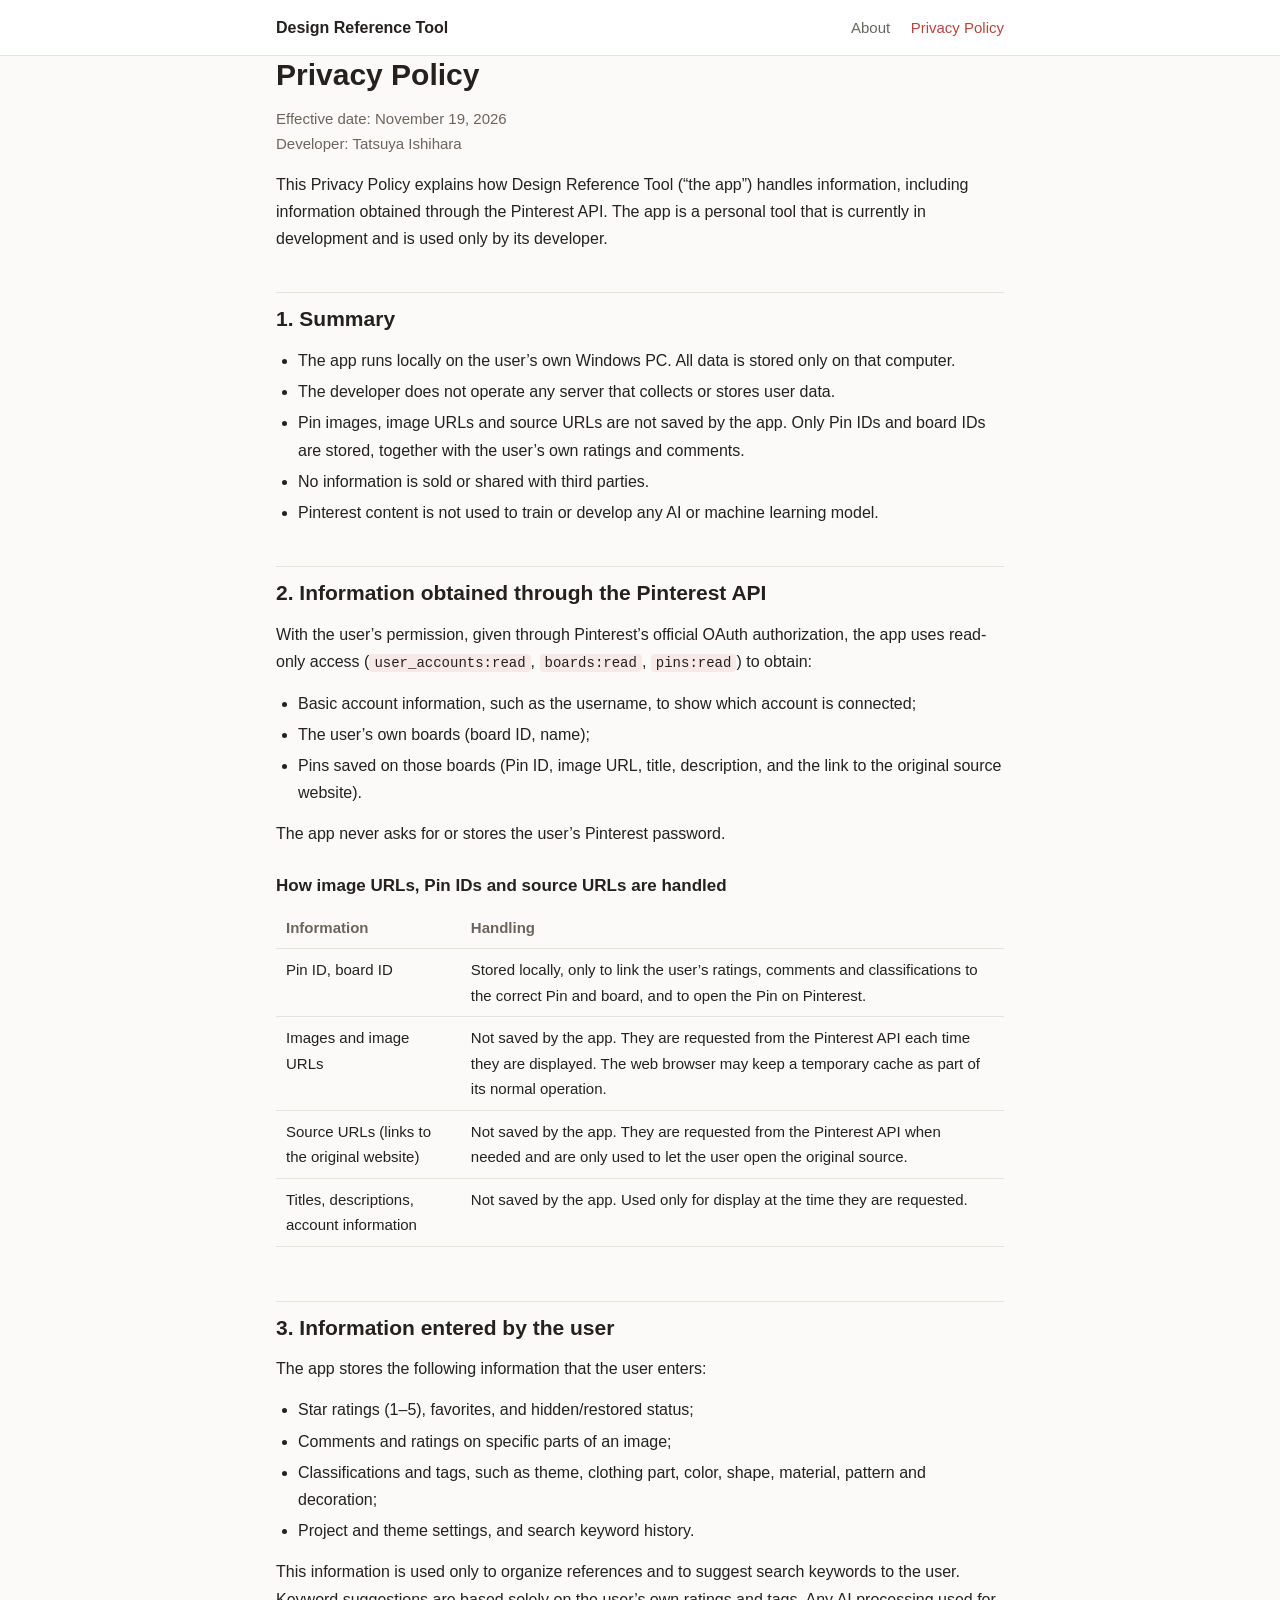
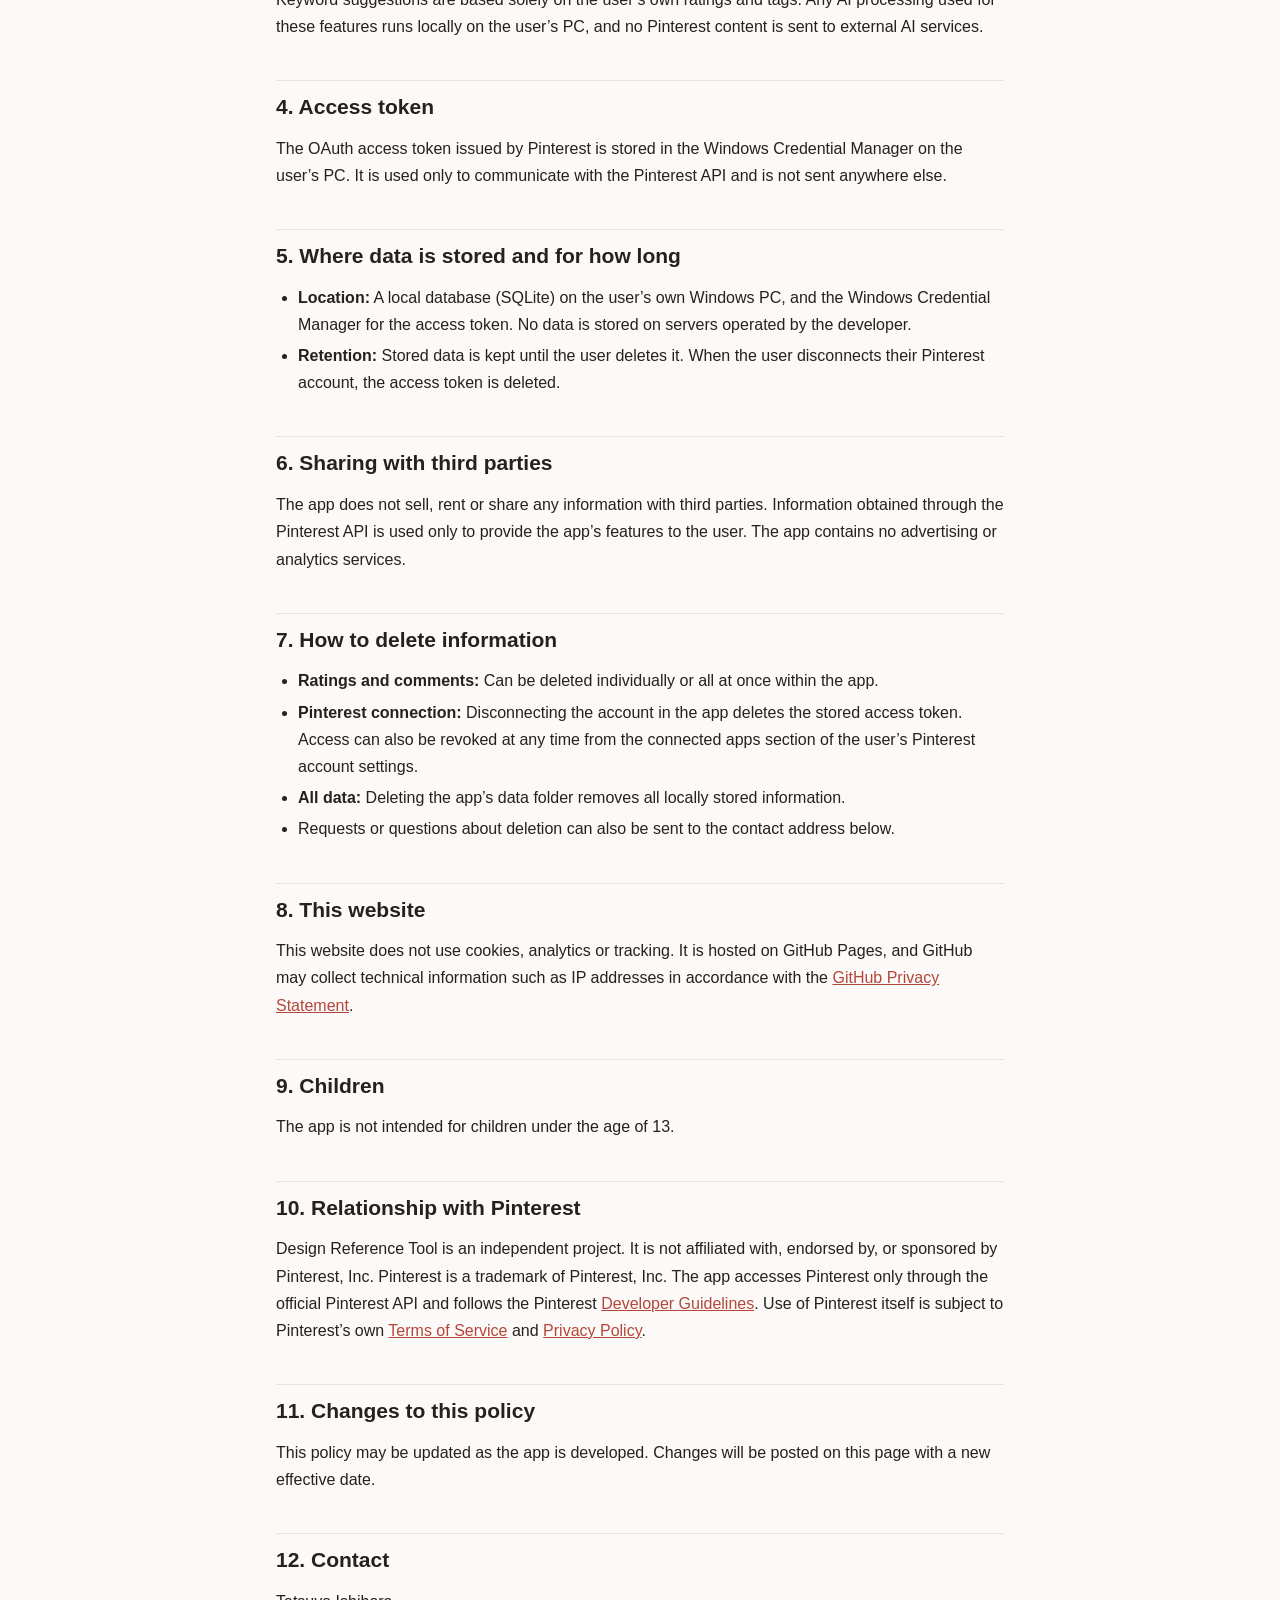
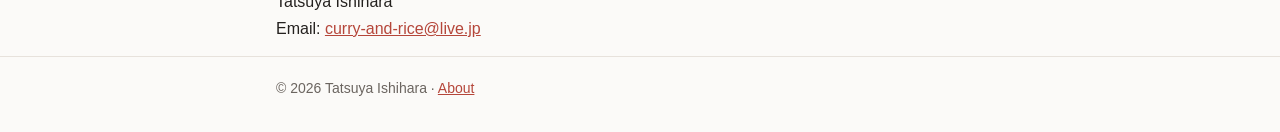
==== privacy.html @ ba062134 "Add app page and privacy policy" ====
<!doctype html>
<html lang="en">
<head>
<meta charset="utf-8">
<meta name="viewport" content="width=device-width, initial-scale=1">
<title>Privacy Policy – Design Reference Tool</title>
<meta name="description" content="Privacy Policy for Design Reference Tool.">
<link rel="stylesheet" href="style.css">
</head>
<body>
<header class="site">
  <div class="wrap">
    <a class="brand" href="./">Design Reference Tool</a>
    <nav>
      <a href="./">About</a>
      <a href="privacy.html" aria-current="page">Privacy Policy</a>
    </nav>
  </div>
</header>

<main class="wrap">
  <h1>Privacy Policy</h1>
  <p class="meta">Effective date: November 19, 2026<br>Developer: Tatsuya Ishihara</p>

  <p>This Privacy Policy explains how Design Reference Tool (&ldquo;the app&rdquo;) handles information, including information obtained through the Pinterest API. The app is a personal tool that is currently in development and is used only by its developer.</p>

  <h2>1. Summary</h2>
  <ul>
    <li>The app runs locally on the user&rsquo;s own Windows PC. All data is stored only on that computer.</li>
    <li>The developer does not operate any server that collects or stores user data.</li>
    <li>Pin images, image URLs and source URLs are not saved by the app. Only Pin IDs and board IDs are stored, together with the user&rsquo;s own ratings and comments.</li>
    <li>No information is sold or shared with third parties.</li>
    <li>Pinterest content is not used to train or develop any AI or machine learning model.</li>
  </ul>

  <h2>2. Information obtained through the Pinterest API</h2>
  <p>With the user&rsquo;s permission, given through Pinterest&rsquo;s official OAuth authorization, the app uses read-only access (<code>user_accounts:read</code>, <code>boards:read</code>, <code>pins:read</code>) to obtain:</p>
  <ul>
    <li>Basic account information, such as the username, to show which account is connected;</li>
    <li>The user&rsquo;s own boards (board ID, name);</li>
    <li>Pins saved on those boards (Pin ID, image URL, title, description, and the link to the original source website).</li>
  </ul>
  <p>The app never asks for or stores the user&rsquo;s Pinterest password.</p>

  <h3>How image URLs, Pin IDs and source URLs are handled</h3>
  <div class="table-wrap">
  <table>
    <thead><tr><th>Information</th><th>Handling</th></tr></thead>
    <tbody>
      <tr><td>Pin ID, board ID</td><td>Stored locally, only to link the user&rsquo;s ratings, comments and classifications to the correct Pin and board, and to open the Pin on Pinterest.</td></tr>
      <tr><td>Images and image URLs</td><td>Not saved by the app. They are requested from the Pinterest API each time they are displayed. The web browser may keep a temporary cache as part of its normal operation.</td></tr>
      <tr><td>Source URLs (links to the original website)</td><td>Not saved by the app. They are requested from the Pinterest API when needed and are only used to let the user open the original source.</td></tr>
      <tr><td>Titles, descriptions, account information</td><td>Not saved by the app. Used only for display at the time they are requested.</td></tr>
    </tbody>
  </table>
  </div>

  <h2>3. Information entered by the user</h2>
  <p>The app stores the following information that the user enters:</p>
  <ul>
    <li>Star ratings (1&ndash;5), favorites, and hidden/restored status;</li>
    <li>Comments and ratings on specific parts of an image;</li>
    <li>Classifications and tags, such as theme, clothing part, color, shape, material, pattern and decoration;</li>
    <li>Project and theme settings, and search keyword history.</li>
  </ul>
  <p>This information is used only to organize references and to suggest search keywords to the user. Keyword suggestions are based solely on the user&rsquo;s own ratings and tags. Any AI processing used for these features runs locally on the user&rsquo;s PC, and no Pinterest content is sent to external AI services.</p>

  <h2>4. Access token</h2>
  <p>The OAuth access token issued by Pinterest is stored in the Windows Credential Manager on the user&rsquo;s PC. It is used only to communicate with the Pinterest API and is not sent anywhere else.</p>

  <h2>5. Where data is stored and for how long</h2>
  <ul>
    <li><strong>Location:</strong> A local database (SQLite) on the user&rsquo;s own Windows PC, and the Windows Credential Manager for the access token. No data is stored on servers operated by the developer.</li>
    <li><strong>Retention:</strong> Stored data is kept until the user deletes it. When the user disconnects their Pinterest account, the access token is deleted.</li>
  </ul>

  <h2>6. Sharing with third parties</h2>
  <p>The app does not sell, rent or share any information with third parties. Information obtained through the Pinterest API is used only to provide the app&rsquo;s features to the user. The app contains no advertising or analytics services.</p>

  <h2>7. How to delete information</h2>
  <ul>
    <li><strong>Ratings and comments:</strong> Can be deleted individually or all at once within the app.</li>
    <li><strong>Pinterest connection:</strong> Disconnecting the account in the app deletes the stored access token. Access can also be revoked at any time from the connected apps section of the user&rsquo;s Pinterest account settings.</li>
    <li><strong>All data:</strong> Deleting the app&rsquo;s data folder removes all locally stored information.</li>
    <li>Requests or questions about deletion can also be sent to the contact address below.</li>
  </ul>

  <h2>8. This website</h2>
  <p>This website does not use cookies, analytics or tracking. It is hosted on GitHub Pages, and GitHub may collect technical information such as IP addresses in accordance with the <a href="https://docs.github.com/en/site-policy/privacy-policies/github-general-privacy-statement">GitHub Privacy Statement</a>.</p>

  <h2>9. Children</h2>
  <p>The app is not intended for children under the age of 13.</p>

  <h2>10. Relationship with Pinterest</h2>
  <p>Design Reference Tool is an independent project. It is not affiliated with, endorsed by, or sponsored by Pinterest, Inc. Pinterest is a trademark of Pinterest, Inc. The app accesses Pinterest only through the official Pinterest API and follows the Pinterest <a href="https://policy.pinterest.com/en/developer-guidelines">Developer Guidelines</a>. Use of Pinterest itself is subject to Pinterest&rsquo;s own <a href="https://policy.pinterest.com/en/terms-of-service">Terms of Service</a> and <a href="https://policy.pinterest.com/en/privacy-policy">Privacy Policy</a>.</p>

  <h2>11. Changes to this policy</h2>
  <p>This policy may be updated as the app is developed. Changes will be posted on this page with a new effective date.</p>

  <h2>12. Contact</h2>
  <p>Tatsuya Ishihara<br>Email: <a href="mailto:curry-and-rice@live.jp">curry-and-rice@live.jp</a></p>
</main>

<footer>
  <div class="wrap">&copy; 2026 Tatsuya Ishihara &middot; <a href="./">About</a></div>
</footer>
</body>
</html>
---- style.css ----
:root {
  --bg: #fbfaf8;
  --surface: #ffffff;
  --text: #24211f;
  --muted: #6b6560;
  --line: #e7e2dc;
  --accent: #b5463a;
  --accent-soft: #f6e9e6;
  --badge-bg: #fff4d6;
  --badge-text: #7a5600;
}
@media (prefers-color-scheme: dark) {
  :root {
    --bg: #1a1918;
    --surface: #232120;
    --text: #ece8e3;
    --muted: #a8a19a;
    --line: #3a3634;
    --accent: #e8806f;
    --accent-soft: #3a2a27;
    --badge-bg: #3d3420;
    --badge-text: #f1d48a;
  }
}
* { box-sizing: border-box; }
html { -webkit-text-size-adjust: 100%; }
body {
  margin: 0;
  background: var(--bg);
  color: var(--text);
  font-family: -apple-system, BlinkMacSystemFont, "Segoe UI", Roboto, "Helvetica Neue", Arial, sans-serif;
  font-size: 16px;
  line-height: 1.7;
}
.wrap { max-width: 760px; margin: 0 auto; padding: 0 16px; }
header.site {
  border-bottom: 1px solid var(--line);
  background: var(--surface);
}
header.site .wrap {
  display: flex; align-items: center; justify-content: space-between;
  flex-wrap: wrap; gap: 8px; padding-top: 14px; padding-bottom: 14px;
}
.brand { font-weight: 700; color: var(--text); text-decoration: none; }
nav a { color: var(--muted); text-decoration: none; margin-left: 16px; font-size: 15px; }
nav a:first-child { margin-left: 0; }
nav a:hover, nav a[aria-current="page"] { color: var(--accent); }
main { padding: 40px 0 56px; }
h1 { font-size: 30px; line-height: 1.25; margin: 0 0 12px; }
h2 { font-size: 21px; margin: 40px 0 10px; padding-top: 8px; border-top: 1px solid var(--line); }
h3 { font-size: 17px; margin: 24px 0 6px; }
p, ul, table { margin: 0 0 14px; }
ul { padding-left: 22px; }
li { margin-bottom: 4px; }
a { color: var(--accent); }
.lead { font-size: 18px; color: var(--muted); }
.badge {
  display: inline-block; font-size: 13px; font-weight: 600;
  background: var(--badge-bg); color: var(--badge-text);
  padding: 3px 10px; border-radius: 999px; margin-bottom: 14px;
}
.card {
  background: var(--surface); border: 1px solid var(--line);
  border-radius: 10px; padding: 16px 18px; margin: 0 0 14px;
}
.meta { color: var(--muted); font-size: 15px; }
.note {
  background: var(--accent-soft); border-radius: 10px;
  padding: 14px 16px; margin: 0 0 14px;
}
.table-wrap { overflow-x: auto; }
table { border-collapse: collapse; width: 100%; font-size: 15px; }
th, td { text-align: left; vertical-align: top; padding: 8px 10px; border-bottom: 1px solid var(--line); }
th { color: var(--muted); font-weight: 600; }
code { font-size: 14px; background: var(--accent-soft); padding: 1px 5px; border-radius: 4px; overflow-wrap: anywhere; }
footer {
  border-top: 1px solid var(--line); color: var(--muted);
  font-size: 14px; padding: 20px 0 32px;
}
@media (max-width: 480px) {
  h1 { font-size: 25px; }
  .lead { font-size: 17px; }
}
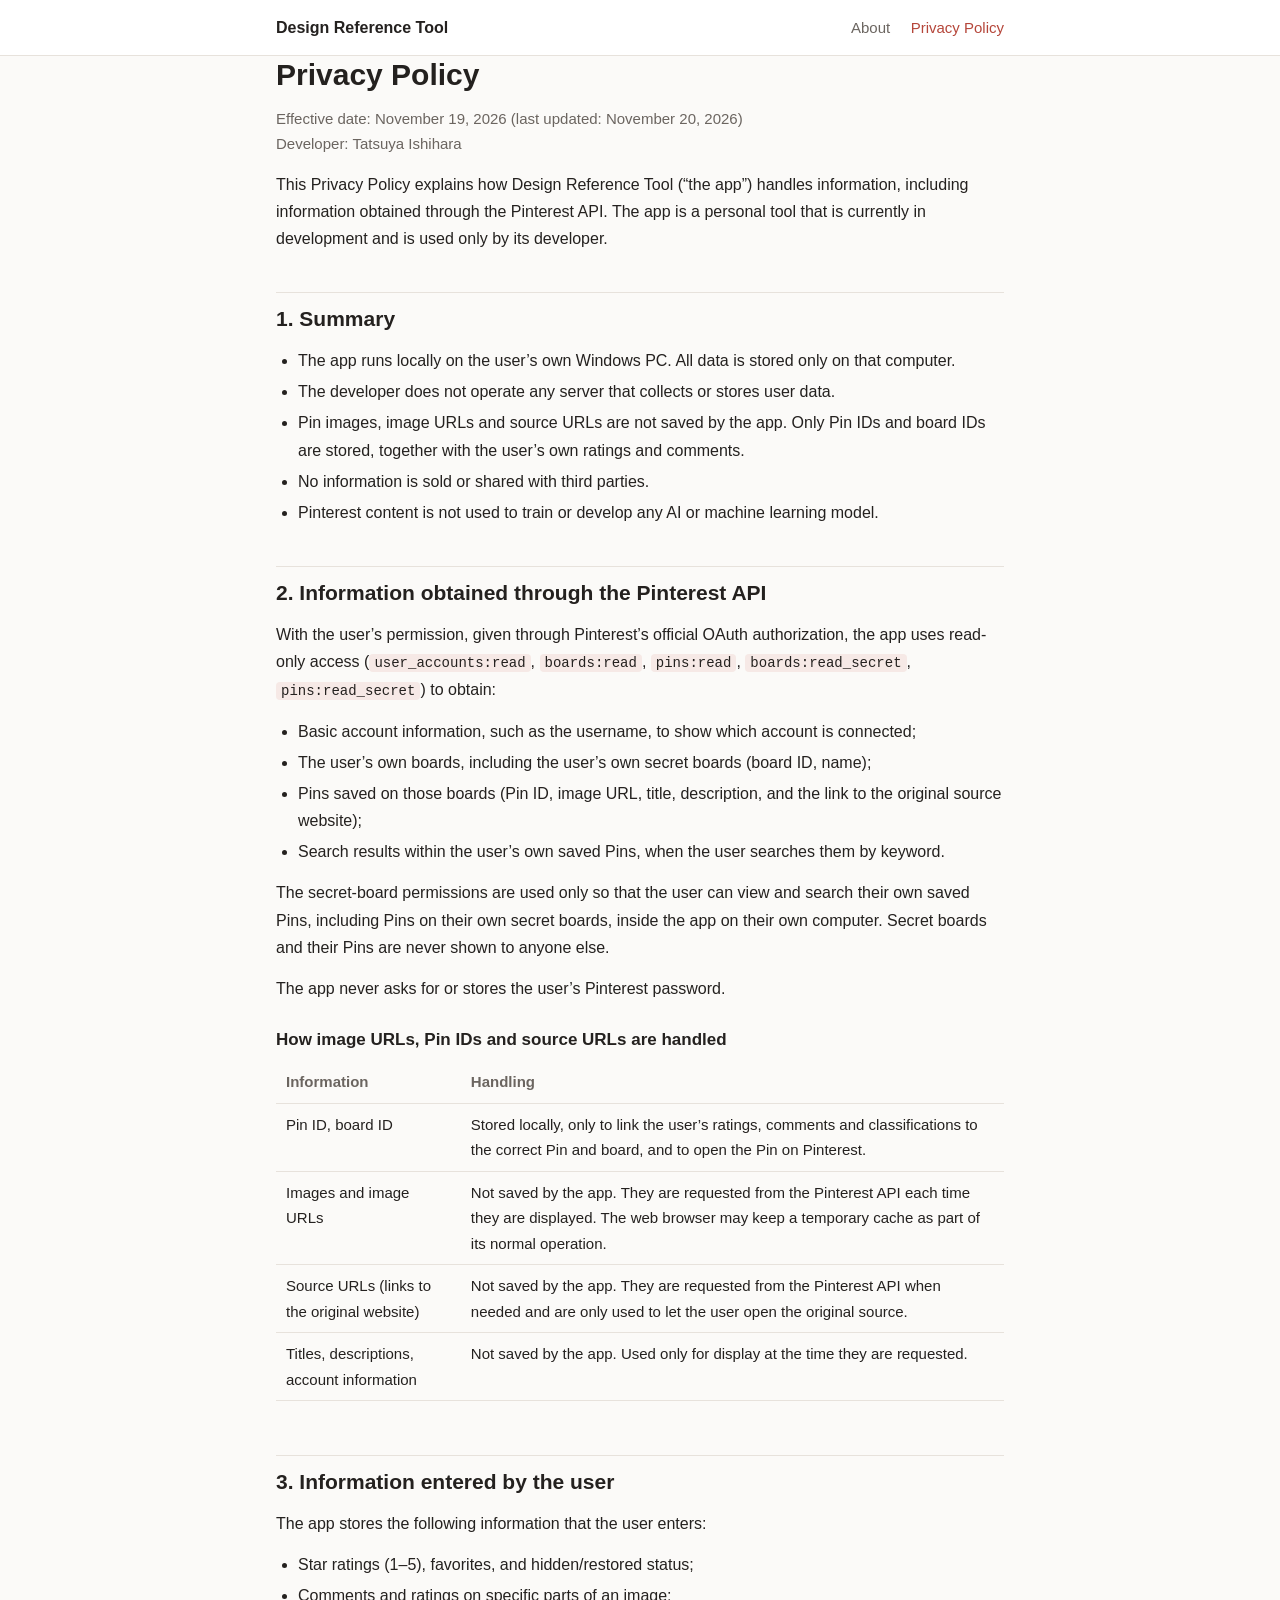
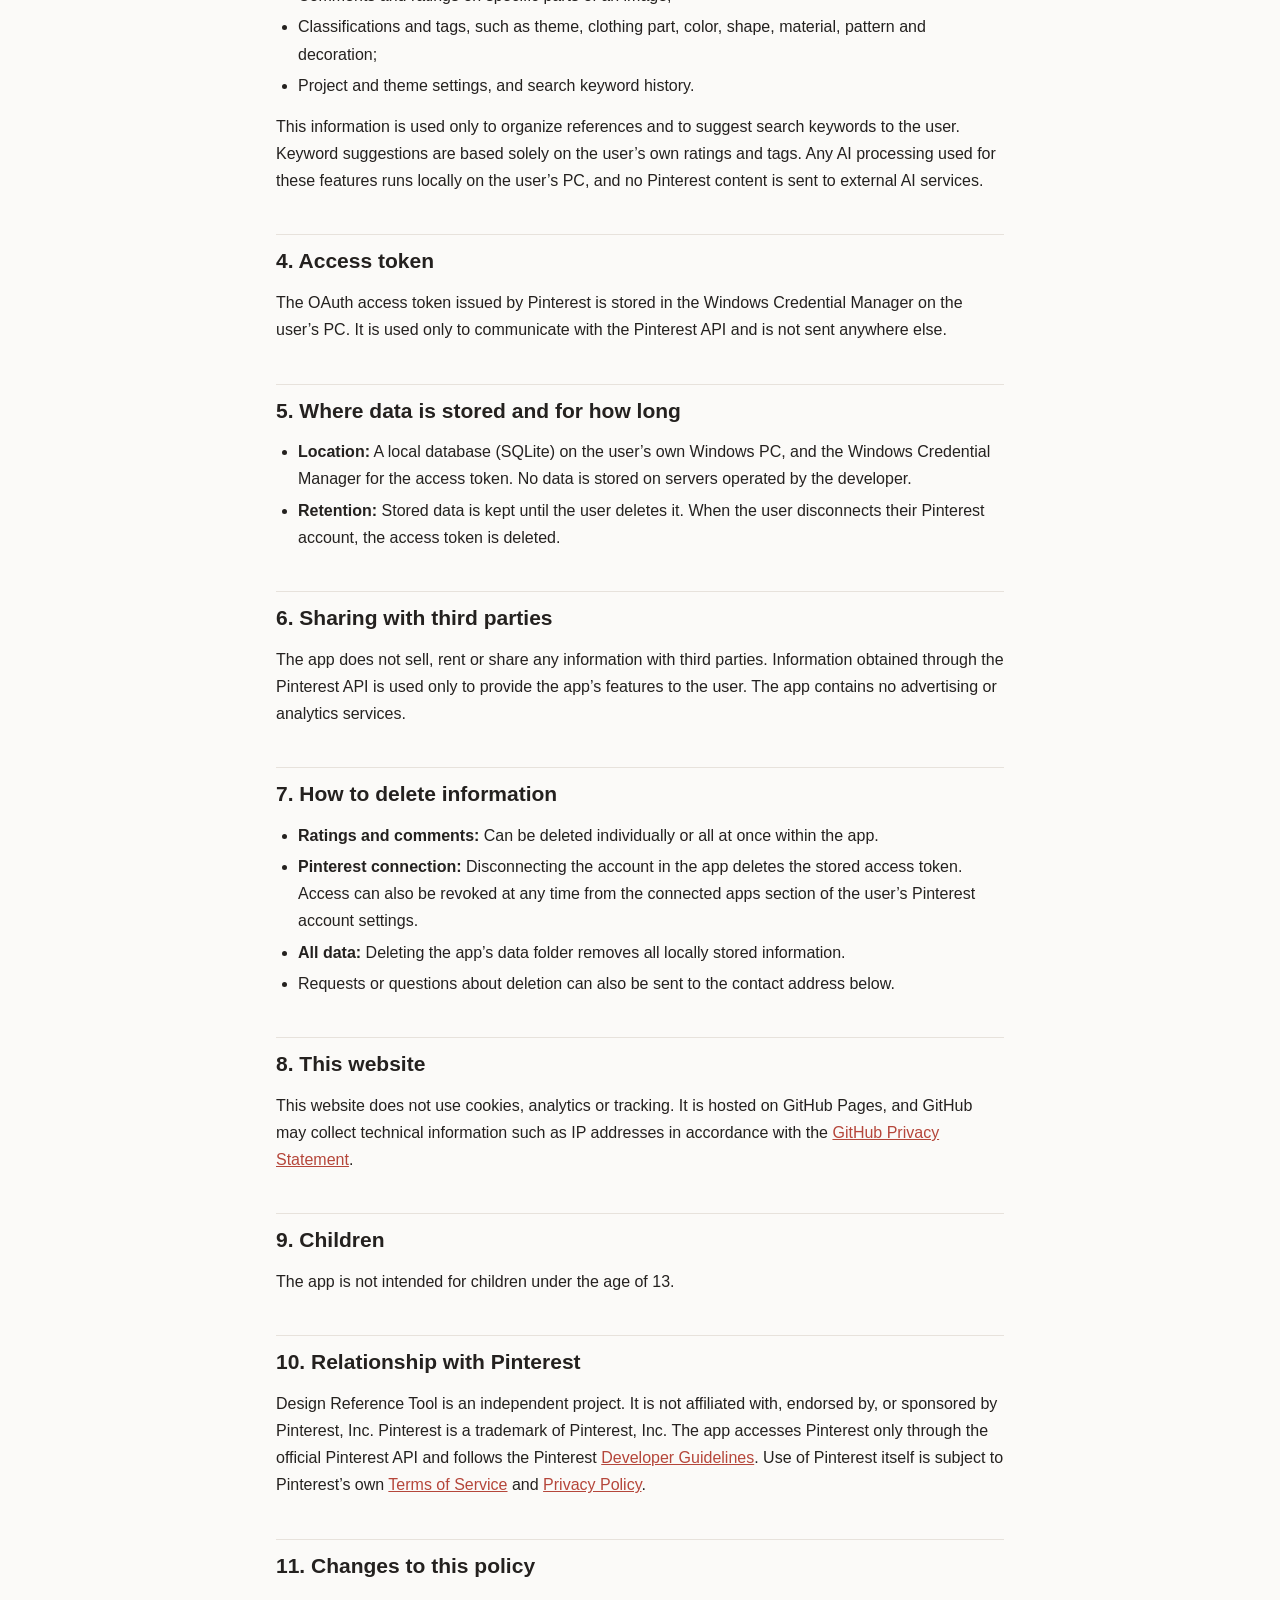
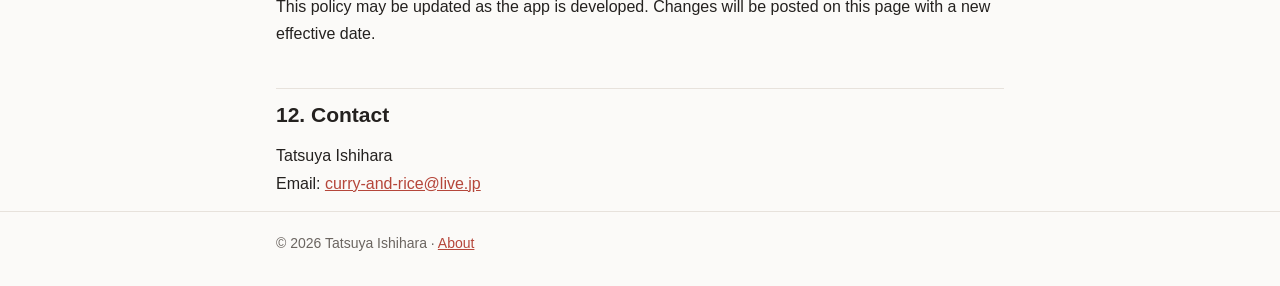
==== commit 6ab7d7e1: "Add secret-board read scopes to app page and privacy policy Co-Authored-By: Claude Opus 5.5 <noreply" ====
--- a/privacy.html
+++ b/privacy.html
@@ -20,7 +20,7 @@
 
 <main class="wrap">
   <h1>Privacy Policy</h1>
-  <p class="meta">Effective date: November 19, 2026<br>Developer: Tatsuya Ishihara</p>
+  <p class="meta">Effective date: November 19, 2026 (last updated: November 20, 2026)<br>Developer: Tatsuya Ishihara</p>
 
   <p>This Privacy Policy explains how Design Reference Tool (&ldquo;the app&rdquo;) handles information, including information obtained through the Pinterest API. The app is a personal tool that is currently in development and is used only by its developer.</p>
 
@@ -34,12 +34,14 @@
   </ul>
 
   <h2>2. Information obtained through the Pinterest API</h2>
-  <p>With the user&rsquo;s permission, given through Pinterest&rsquo;s official OAuth authorization, the app uses read-only access (<code>user_accounts:read</code>, <code>boards:read</code>, <code>pins:read</code>) to obtain:</p>
+  <p>With the user&rsquo;s permission, given through Pinterest&rsquo;s official OAuth authorization, the app uses read-only access (<code>user_accounts:read</code>, <code>boards:read</code>, <code>pins:read</code>, <code>boards:read_secret</code>, <code>pins:read_secret</code>) to obtain:</p>
   <ul>
     <li>Basic account information, such as the username, to show which account is connected;</li>
-    <li>The user&rsquo;s own boards (board ID, name);</li>
-    <li>Pins saved on those boards (Pin ID, image URL, title, description, and the link to the original source website).</li>
+    <li>The user&rsquo;s own boards, including the user&rsquo;s own secret boards (board ID, name);</li>
+    <li>Pins saved on those boards (Pin ID, image URL, title, description, and the link to the original source website);</li>
+    <li>Search results within the user&rsquo;s own saved Pins, when the user searches them by keyword.</li>
   </ul>
+  <p>The secret-board permissions are used only so that the user can view and search their own saved Pins, including Pins on their own secret boards, inside the app on their own computer. Secret boards and their Pins are never shown to anyone else.</p>
   <p>The app never asks for or stores the user&rsquo;s Pinterest password.</p>
 
   <h3>How image URLs, Pin IDs and source URLs are handled</h3>
